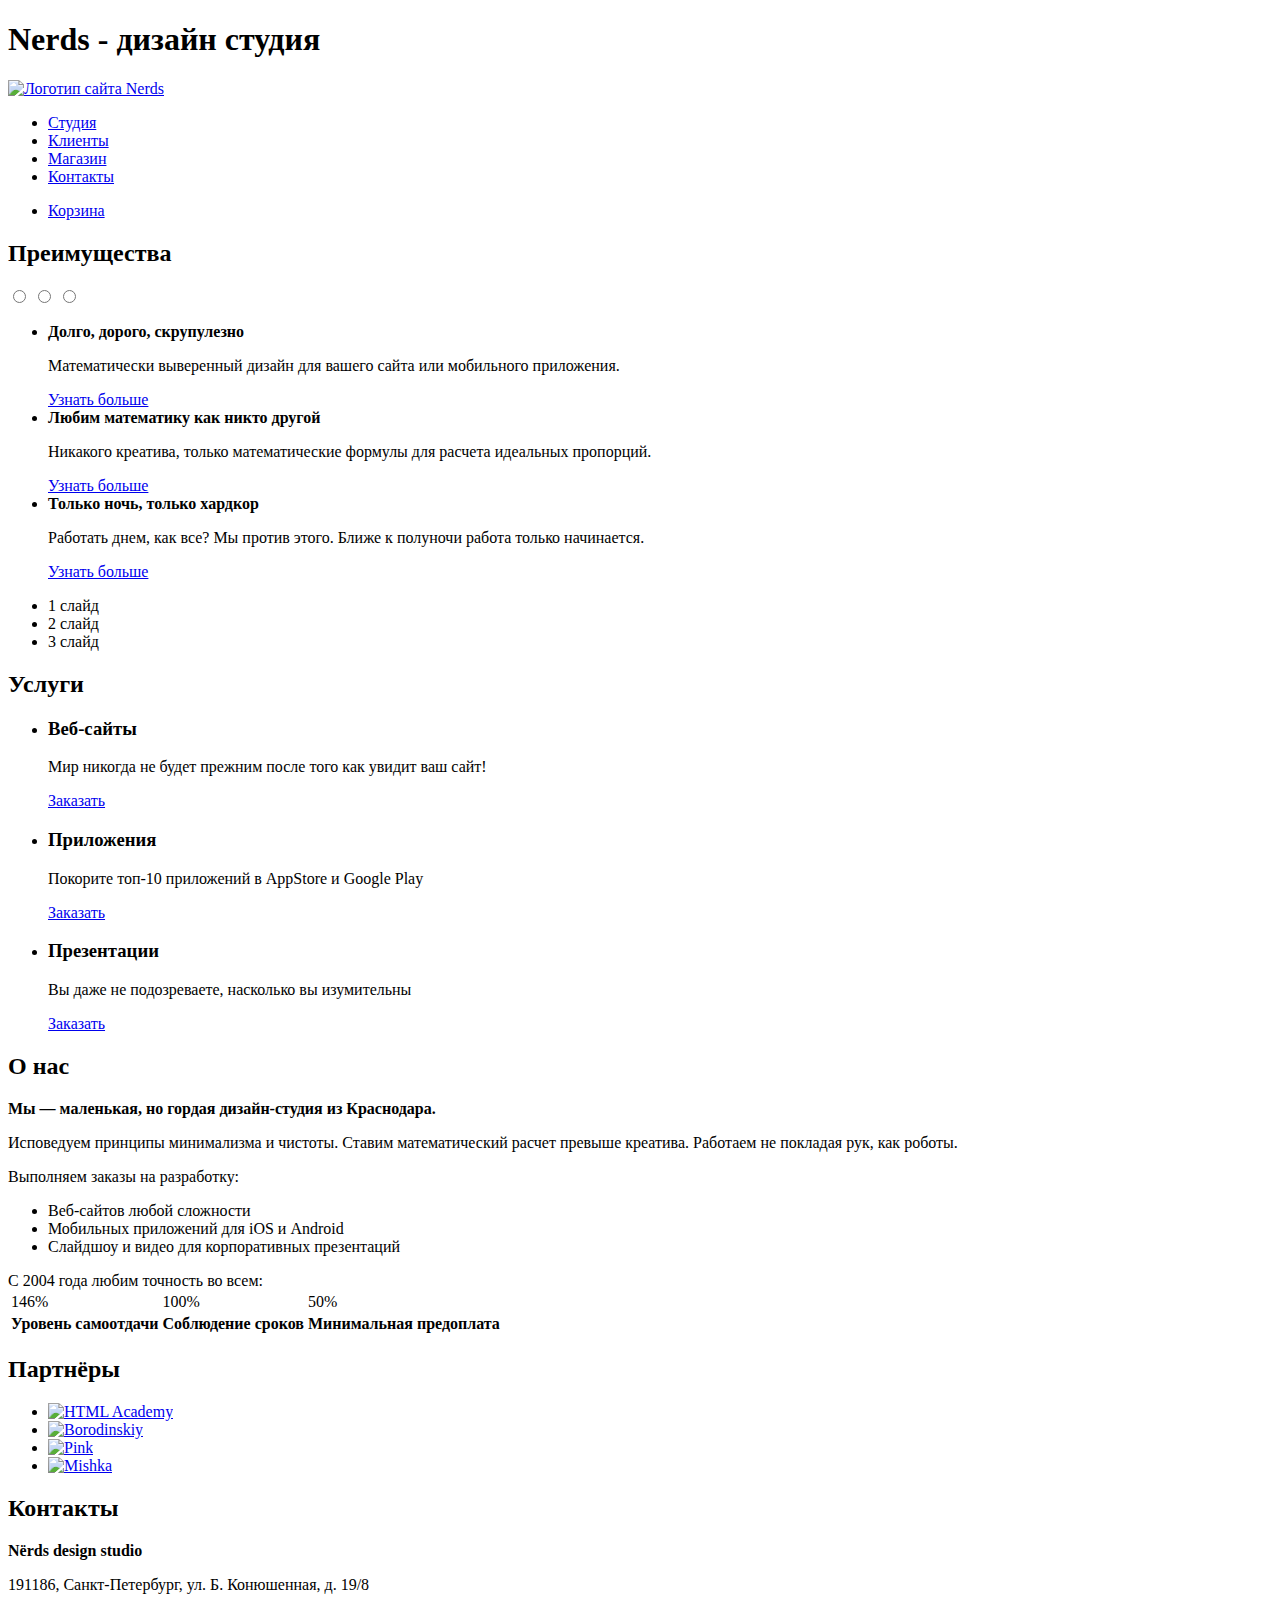
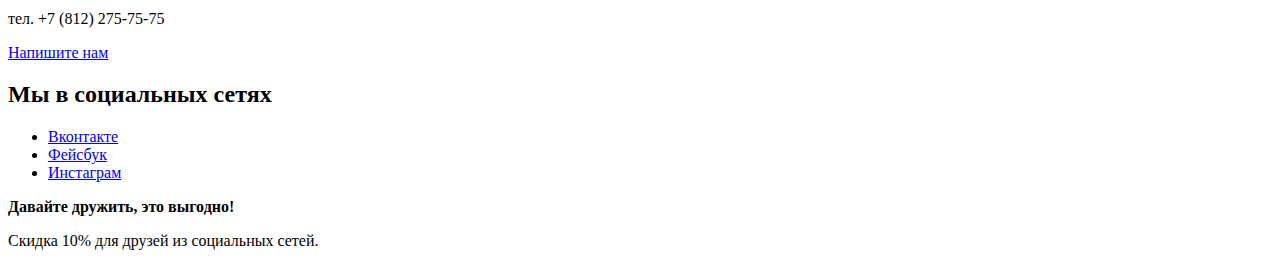
==== index.html @ aece31f2 "Добавляет разметку главной" ====
<!DOCTYPE HTML>
<html lang="ru">
<head>
	<meta charset="UTF-8">
	<title>Главная - Nerds</title>
</head>
<body>
	<header>
		<h1 class="visually-hidden">Nerds - дизайн студия</h1>
		<nav class="main-navigation">
			<a class="logo-link" href="#"><img src="img/main-logo.svg" width="160" height="65" alt="Логотип сайта Nerds"></a>
			<ul class="site-navigation-list">
				<li class="site-navigation-item"><a href="#">Студия</a></li>
				<li class="site-navigation-item"><a href="#">Клиенты</a></li>
				<li class="site-navigation-item"><a href="#">Магазин</a></li>
				<li class="site-navigation-item"><a href="#">Контакты</a></li>
			</ul>
			<ul class="user-navigation-list">
				<li class="user-navigation-item"><a href="#">Корзина</a></li>
			</ul>
		</nav>
	</header>
	<main>
		<section class="slider">
			<h2 class="visually-hidden">Преимущества</h2>
			<input type="radio" name="slider" id="slider-item-first">
			<input type="radio" name="slider" id="slider-item-second">
			<input type="radio" name="slider" id="slider-item-third">
			<ul class="slider-list">
				<li class="slider-item first">
					<b class="slider-item-slogan">Долго, дорого, скрупулезно</b>
					<p class="slider-item-description">Математически выверенный дизайн для вашего сайта или мобильного приложения.</p>
					<a class="button slider-item-button" href="#">Узнать больше</a>
				</li>
				<li class="slider-item second">
					<b class="slider-item-slogan">Любим математику как никто другой</b>
					<p class="slider-item-description">Никакого креатива, только математические формулы для расчета идеальных пропорций.</p>
					<a class="button slider-item-button" href="#">Узнать больше</a>
				</li>
				<li class="slider-item third">
					<b class="slider-item-slogan">Только ночь, только хардкор</b>
					<p class="slider-item-description">Работать днем, как все? Мы против этого. Ближе к полуночи работа только начинается.</p>
					<a class="button slider-item-button" href="#">Узнать больше</a>
				</li>
			</ul>
			<ul class="slider-control-list">
				<li class="slider-control-item">
					<label for="slider-item-first"><span class="visually-hidden">1 слайд</span></label>
				</li>
				<li class="slider-control-item">
					<label for="slider-item-second"><span class="visually-hidden">2 слайд</span></label>
				</li>
				<li class="slider-control-item">
					<label for="slider-item-third"><span class="visually-hidden">3 слайд</span></label>
				</li>
			</ul>
		</section>
		<section class="benefits">
			<h2 class="visually-hidden">Услуги</h2>
			<ul class="benefits-list">
				<li class="benefits-item">
					<h3 class="benefits-item-title">Веб-сайты</h3>
					<p class="benefits-item-description">Мир никогда не будет прежним после того как увидит ваш сайт!</p>
					<a class="button benefits-item-button red" href="#">Заказать</a>
				</li>
				<li class="benefits-item">
					<h3 class="benefits-item-title">Приложения</h3>
					<p class="benefits-item-description">Покорите топ-10 приложений в AppStore и Google Play</p>
					<a class="button benefits-item-button green" href="#">Заказать</a>
				</li>
				<li class="benefits-item">
					<h3 class="benefits-item-title">Презентации</h3>
					<p class="benefits-item-description">Вы даже не подозреваете, насколько вы изумительны</p>
					<a class="button benefits-item-button green" href="#">Заказать</a>
				</li>
			</ul>
		</section>
		<section class="about">
			<h2 class="visually-hidden">О нас</h2>
			<div class="about-container">
				<b class="about-slogan">Мы — маленькая, но гордая дизайн-студия из Краснодара.</b>
				<p class="about-description">Исповедуем принципы минимализма и чистоты. Ставим математический расчет превыше креатива. Работаем не покладая рук, как роботы.</p>
			</div>
			<div class="about-container">
				<div class="about-list-wrapper">
					<span class="about-list-title">Выполняем заказы на разработку:</span>
					<ul class="about-list">
						<li class="about-item">Веб-сайтов любой сложности</li>
						<li class="about-item">Мобильных приложений для iOS и Android</li>
						<li class="about-item">Слайдшоу и видео для корпоративных презентаций</li>
					</ul>
				</div>
				<div class="about-table-wrapper">
					<span class="about-table-title">C 2004 года любим точность во всем:</span>
					<table class="about-table">
						<tr>
							<td>146<span>%</span></td>
							<td>100<span>%</span></td>
							<td>50<span>%</span></td>
						</tr>
						<tr>
							<th>Уровень самоотдачи</th>
							<th>Cоблюдение сроков</th>
							<th>Минимальная предоплата</th>
						</tr>
					</table>
				</div>
			</div>
		</section>
		<section class="partners">
			<h2 class="visually-hidden">Партнёры</h2>
			<ul class="partners-list">
				<li class="partners-item">
					<a class="partners-link" href="#" target="_blank"><img src="img/logo-1.png" width="199" height="68" alt="HTML Academy"></a>
				</li>
				<li class="partners-item">
					<a class="partners-link" href="#" target="_blank"><img src="img/logo-2.png" width="209" height="90" alt="Borodinskiy"></a>
				</li>
				<li class="partners-item">
					<a class="partners-link" href="#" target="_blank"><img src="img/logo-3.png" width="185" height="52" alt="Pink"></a>
				</li>
				<li class="partners-item">
					<a class="partners-link" href="#" target="_blank"><img src="img/logo-4.png" width="173" height="84" alt="Mishka"></a>
				</li>
			</ul>
		</section>
	</main>
	<footer>
		<section class="contacts">
			<h2 class="visually-hidden">Контакты</h2>
			<div class="contacts-inner">
				<b class="contacts-slogan">Nёrds design studio</b>
				<p class="contacts-description">191186, Санкт-Петербург, ул. Б. Конюшенная, д. 19/8</p>
				<p class="contacts-description">тел. +7 (812) 275-75-75</p>
				<a class="button contacts-button" href="#">Напишите нам</a>
			</div>
		</section>
		<section class="socials">
			<h2 class="visually-hidden">Мы в социальных сетях</h2>
			<ul class="socials-list">
				<li class="socials-item">
					<a class="socials-item-link" href="#"><span class="visually-hidden">Вконтакте</span></a>
				</li>
				<li class="socials-item">
					<a class="socials-item-link" href="#"><span class="visually-hidden">Фейсбук</span></a>
				</li>
				<li class="socials-item">
					<a class="socials-item-link" href="#"><span class="visually-hidden">Инстаграм</span></a>
				</li>
			</ul>
			<div class="socials-container">
				<b class="socials-slogan">Давайте дружить, это выгодно!</b>
				<p class="socials-description">Скидка 10% для друзей из социальных сетей.</p>
			</div>	
		</section>
	</footer>
</body>
</html>
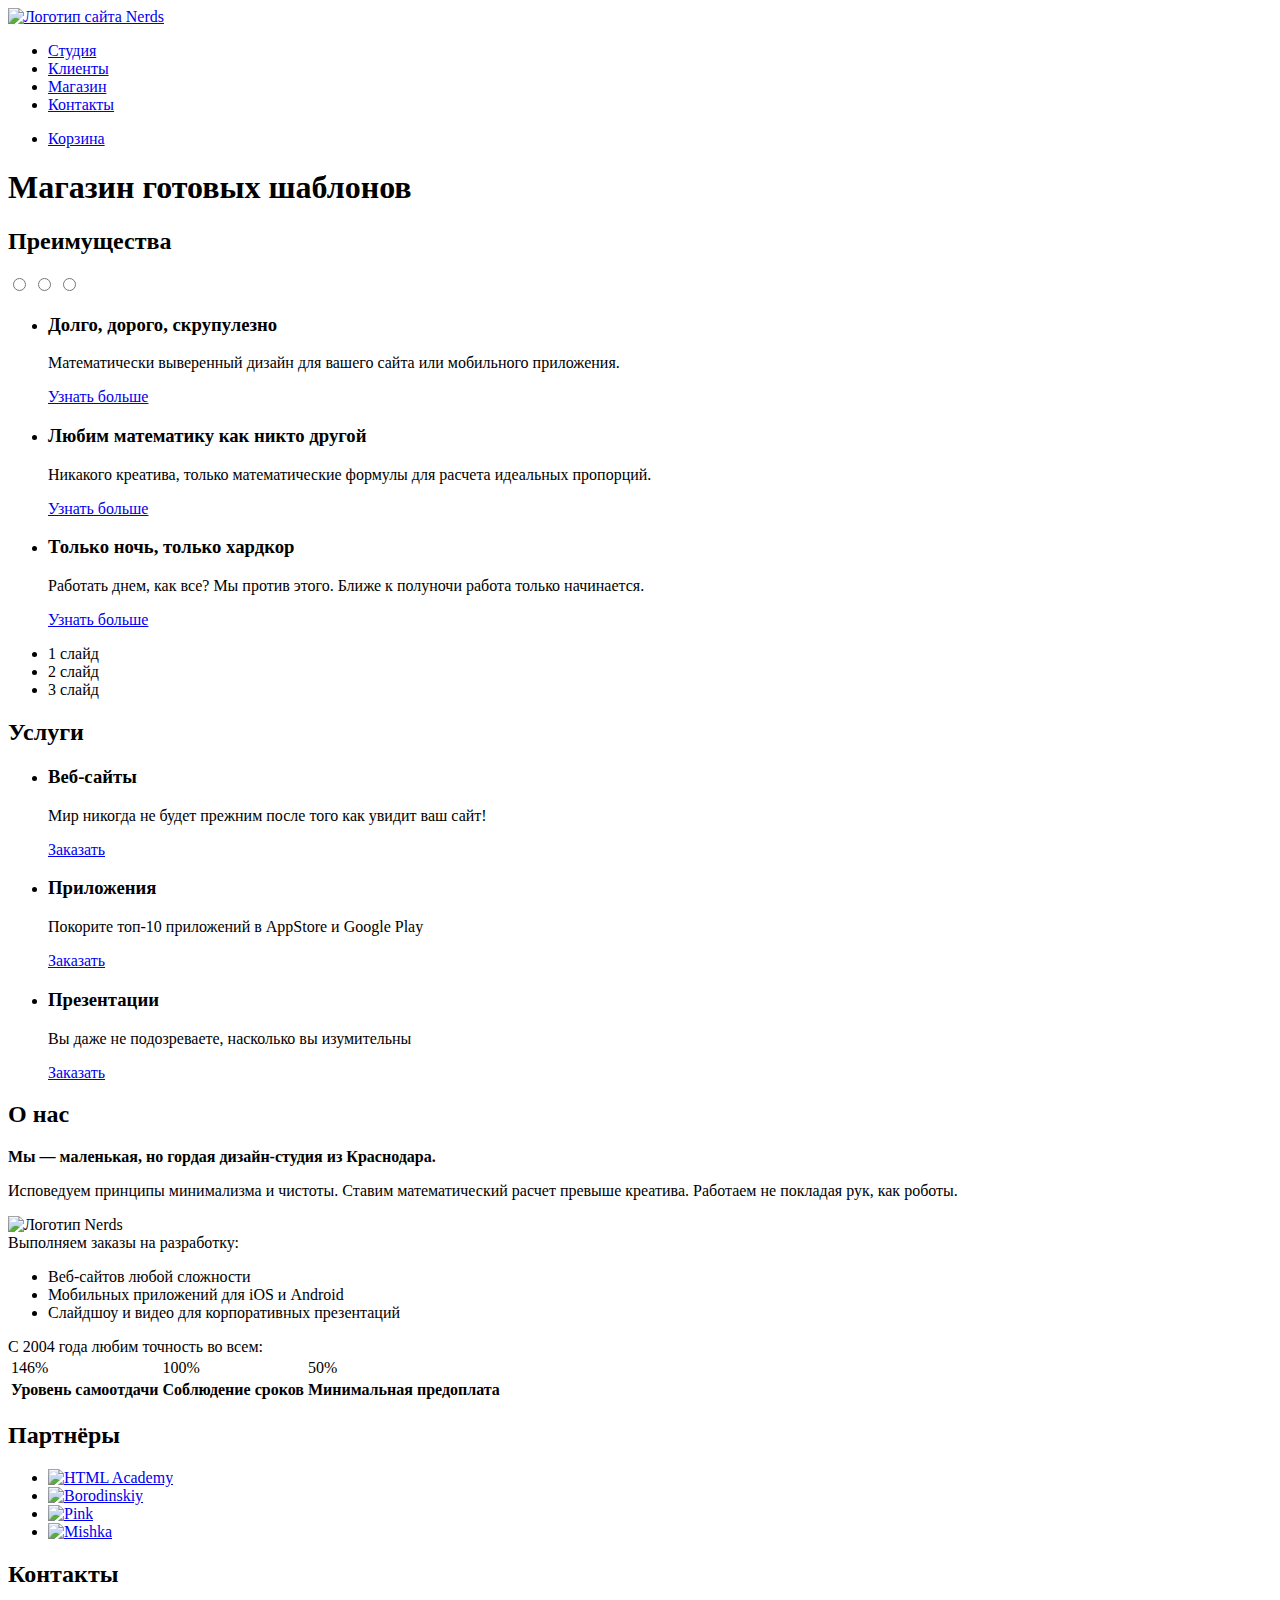
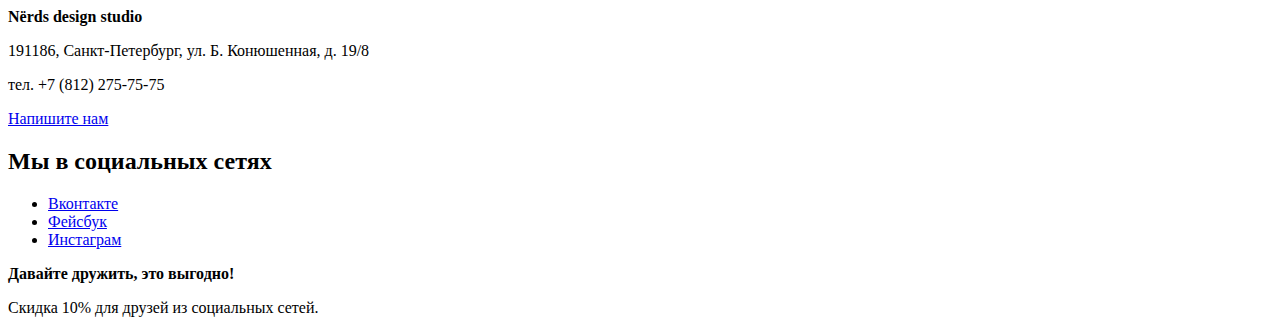
==== commit 324e1f08: "Исправляет разметку" ====
--- a/index.html
+++ b/index.html
@@ -3,10 +3,10 @@
 <head>
 	<meta charset="UTF-8">
 	<title>Главная - Nerds</title>
+	
 </head>
 <body>
 	<header>
-		<h1 class="visually-hidden">Nerds - дизайн студия</h1>
 		<nav class="main-navigation">
 			<a class="logo-link" href="#"><img src="img/main-logo.svg" width="160" height="65" alt="Логотип сайта Nerds"></a>
 			<ul class="site-navigation-list">
@@ -21,6 +21,7 @@
 		</nav>
 	</header>
 	<main>
+		<h1 class="visually-hidden">Магазин готовых шаблонов</h1>
 		<section class="slider">
 			<h2 class="visually-hidden">Преимущества</h2>
 			<input type="radio" name="slider" id="slider-item-first">
@@ -28,19 +29,25 @@
 			<input type="radio" name="slider" id="slider-item-third">
 			<ul class="slider-list">
 				<li class="slider-item first">
-					<b class="slider-item-slogan">Долго, дорого, скрупулезно</b>
-					<p class="slider-item-description">Математически выверенный дизайн для вашего сайта или мобильного приложения.</p>
-					<a class="button slider-item-button" href="#">Узнать больше</a>
+					<section class="slider-item-inner">
+						<h3 class="slider-item-title">Долго, дорого, скрупулезно</h3>
+						<p class="slider-item-description">Математически выверенный дизайн для вашего сайта или мобильного приложения.</p>
+						<a class="button slider-item-button" href="#">Узнать больше</a>
+					</section>
 				</li>
 				<li class="slider-item second">
-					<b class="slider-item-slogan">Любим математику как никто другой</b>
-					<p class="slider-item-description">Никакого креатива, только математические формулы для расчета идеальных пропорций.</p>
-					<a class="button slider-item-button" href="#">Узнать больше</a>
+					<section class="slider-item-inner">
+						<h3 class="slider-item-title">Любим математику как никто другой</h3>
+						<p class="slider-item-description">Никакого креатива, только математические формулы для расчета идеальных пропорций.</p>
+						<a class="button slider-item-button" href="#">Узнать больше</a>
+					</section>
 				</li>
 				<li class="slider-item third">
-					<b class="slider-item-slogan">Только ночь, только хардкор</b>
-					<p class="slider-item-description">Работать днем, как все? Мы против этого. Ближе к полуночи работа только начинается.</p>
-					<a class="button slider-item-button" href="#">Узнать больше</a>
+					<section class="slider-item-inner">
+						<h3 class="slider-item-title">Только ночь, только хардкор</h3>
+						<p class="slider-item-description">Работать днем, как все? Мы против этого. Ближе к полуночи работа только начинается.</p>
+						<a class="button slider-item-button" href="#">Узнать больше</a>
+					</section>
 				</li>
 			</ul>
 			<ul class="slider-control-list">
@@ -59,19 +66,25 @@
 			<h2 class="visually-hidden">Услуги</h2>
 			<ul class="benefits-list">
 				<li class="benefits-item">
-					<h3 class="benefits-item-title">Веб-сайты</h3>
-					<p class="benefits-item-description">Мир никогда не будет прежним после того как увидит ваш сайт!</p>
-					<a class="button benefits-item-button red" href="#">Заказать</a>
+					<section class="benefits-item-inner">
+						<h3 class="benefits-item-title">Веб-сайты</h3>
+						<p class="benefits-item-description">Мир никогда не будет прежним после того как увидит ваш сайт!</p>
+						<a class="button benefits-item-button red" href="#">Заказать</a>
+					</section>
 				</li>
 				<li class="benefits-item">
-					<h3 class="benefits-item-title">Приложения</h3>
-					<p class="benefits-item-description">Покорите топ-10 приложений в AppStore и Google Play</p>
-					<a class="button benefits-item-button green" href="#">Заказать</a>
+					<section class="benefits-item-inner">
+						<h3 class="benefits-item-title">Приложения</h3>
+						<p class="benefits-item-description">Покорите топ-10 приложений в AppStore и Google Play</p>
+						<a class="button benefits-item-button green" href="#">Заказать</a>
+					</section>
 				</li>
 				<li class="benefits-item">
-					<h3 class="benefits-item-title">Презентации</h3>
-					<p class="benefits-item-description">Вы даже не подозреваете, насколько вы изумительны</p>
-					<a class="button benefits-item-button green" href="#">Заказать</a>
+					<section class="benefits-item-inner">
+						<h3 class="benefits-item-title">Презентации</h3>
+						<p class="benefits-item-description">Вы даже не подозреваете, насколько вы изумительны</p>
+						<a class="button benefits-item-button green" href="#">Заказать</a>
+					</section>
 				</li>
 			</ul>
 		</section>
@@ -80,6 +93,7 @@
 			<div class="about-container">
 				<b class="about-slogan">Мы — маленькая, но гордая дизайн-студия из Краснодара.</b>
 				<p class="about-description">Исповедуем принципы минимализма и чистоты. Ставим математический расчет превыше креатива. Работаем не покладая рук, как роботы.</p>
+				<img class="about-image" src="img/nerds-illustration.png" width="360" height="208" alt="Логотип Nerds">
 			</div>
 			<div class="about-container">
 				<div class="about-list-wrapper">
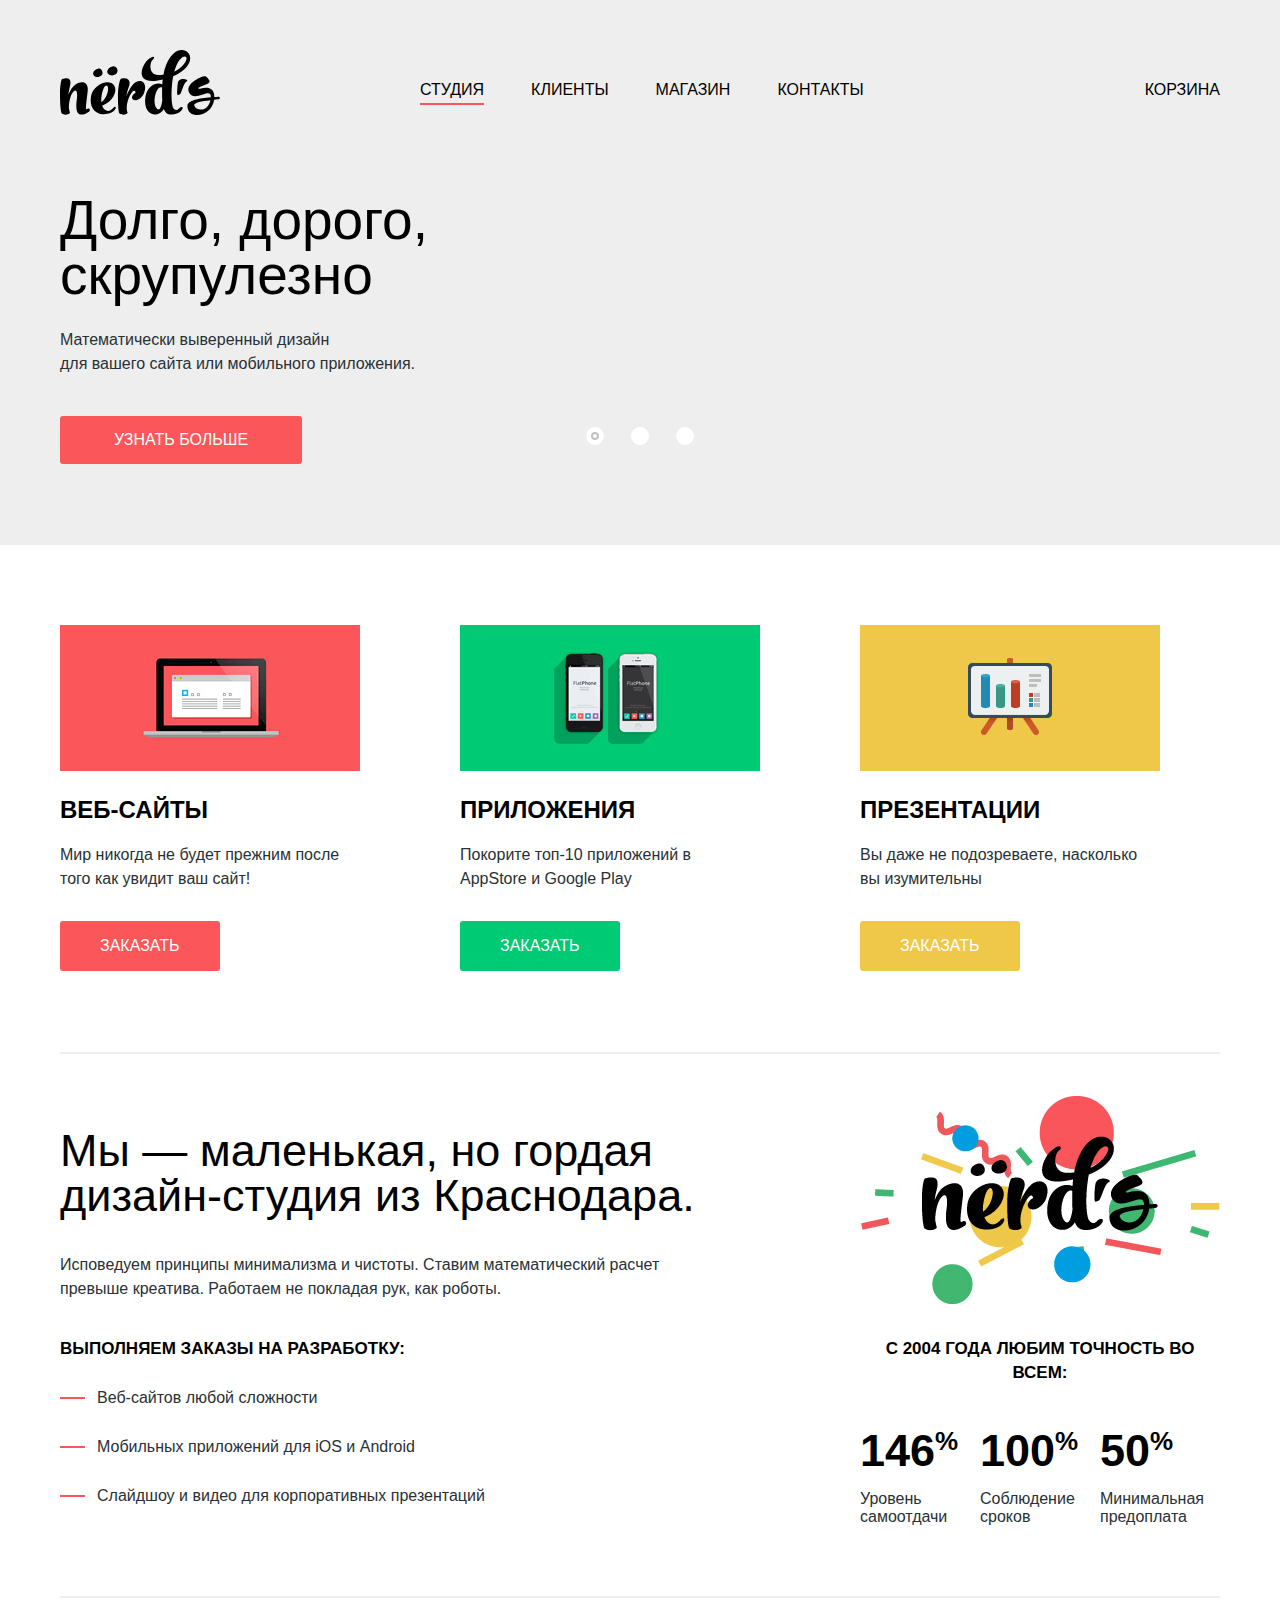
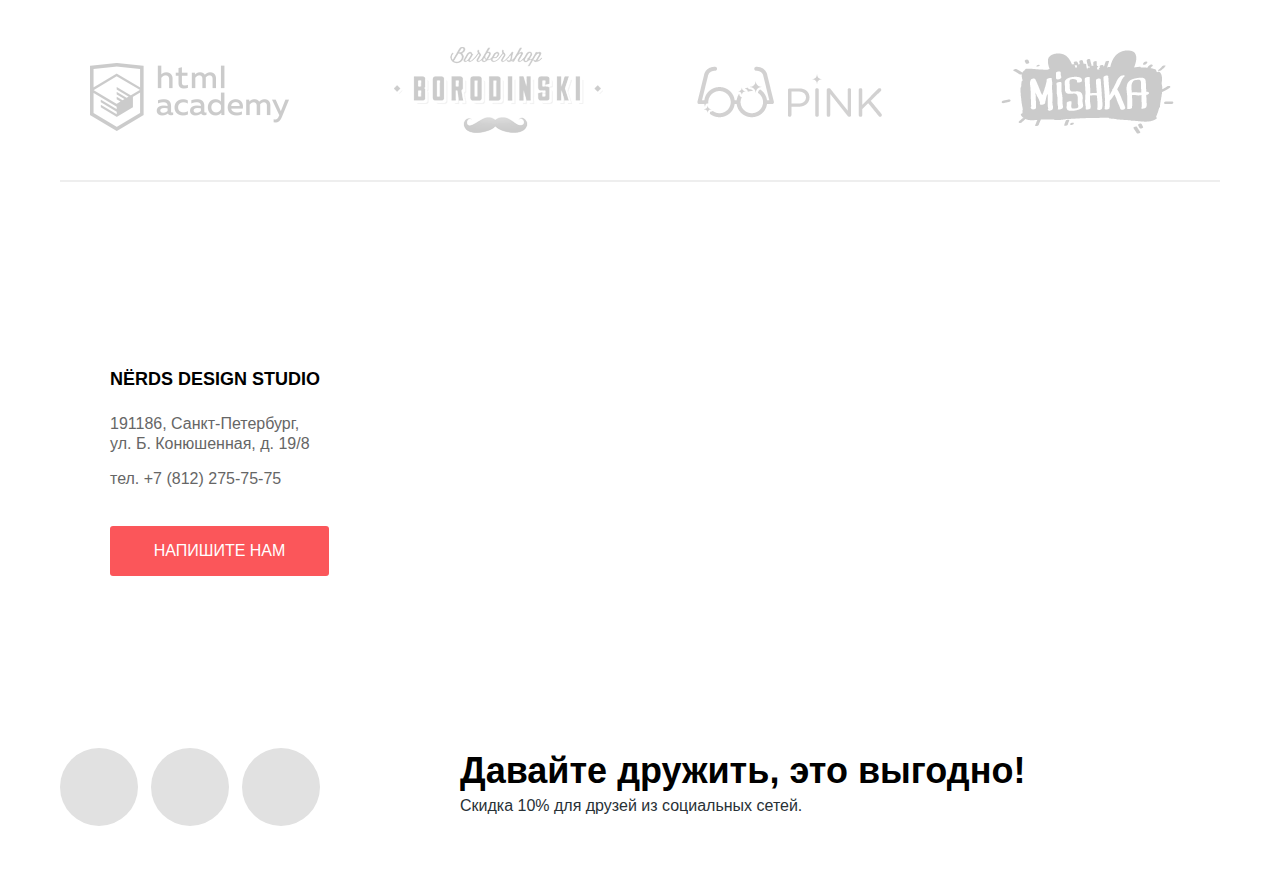
==== commit feeadd04: "Дорабатывает главную" ====
--- a/index.html
+++ b/index.html
@@ -3,14 +3,14 @@
 <head>
 	<meta charset="UTF-8">
 	<title>Главная - Nerds</title>
-	
+	<link rel="stylesheet" href="css/style.css">
 </head>
 <body>
-	<header>
-		<nav class="main-navigation">
+	<header class="main-header">
+		<nav class="main-navigation central">
 			<a class="logo-link" href="#"><img src="img/main-logo.svg" width="160" height="65" alt="Логотип сайта Nerds"></a>
 			<ul class="site-navigation-list">
-				<li class="site-navigation-item"><a href="#">Студия</a></li>
+				<li class="site-navigation-item current"><a href="#">Студия</a></li>
 				<li class="site-navigation-item"><a href="#">Клиенты</a></li>
 				<li class="site-navigation-item"><a href="#">Магазин</a></li>
 				<li class="site-navigation-item"><a href="#">Контакты</a></li>
@@ -24,34 +24,34 @@
 		<h1 class="visually-hidden">Магазин готовых шаблонов</h1>
 		<section class="slider">
 			<h2 class="visually-hidden">Преимущества</h2>
-			<input type="radio" name="slider" id="slider-item-first">
+			<input type="radio" name="slider" id="slider-item-first" checked>
 			<input type="radio" name="slider" id="slider-item-second">
 			<input type="radio" name="slider" id="slider-item-third">
 			<ul class="slider-list">
-				<li class="slider-item first">
+				<li class="slider-item central first">
 					<section class="slider-item-inner">
-						<h3 class="slider-item-title">Долго, дорого, скрупулезно</h3>
-						<p class="slider-item-description">Математически выверенный дизайн для вашего сайта или мобильного приложения.</p>
+						<h3 class="slider-item-title">Долго, дорого,<br> скрупулезно</h3>
+						<p class="slider-item-description">Математически выверенный дизайн<br> для вашего сайта или мобильного приложения.</p>
 						<a class="button slider-item-button" href="#">Узнать больше</a>
 					</section>
 				</li>
-				<li class="slider-item second">
+				<li class="slider-item central second">
 					<section class="slider-item-inner">
-						<h3 class="slider-item-title">Любим математику как никто другой</h3>
-						<p class="slider-item-description">Никакого креатива, только математические формулы для расчета идеальных пропорций.</p>
+						<h3 class="slider-item-title">Любим математику<br> как никто другой</h3>
+						<p class="slider-item-description">Никакого креатива, только математические формулы<br> для расчета идеальных пропорций.</p>
 						<a class="button slider-item-button" href="#">Узнать больше</a>
 					</section>
 				</li>
-				<li class="slider-item third">
+				<li class="slider-item central third">
 					<section class="slider-item-inner">
-						<h3 class="slider-item-title">Только ночь, только хардкор</h3>
-						<p class="slider-item-description">Работать днем, как все? Мы против этого. Ближе к полуночи работа только начинается.</p>
+						<h3 class="slider-item-title">Только ночь,<br> только хардкор</h3>
+						<p class="slider-item-description">Работать днем, как все? Мы против этого.<br> Ближе к полуночи работа только начинается.</p>
 						<a class="button slider-item-button" href="#">Узнать больше</a>
 					</section>
 				</li>
 			</ul>
 			<ul class="slider-control-list">
-				<li class="slider-control-item">
+				<li class="slider-control-item current">
 					<label for="slider-item-first"><span class="visually-hidden">1 слайд</span></label>
 				</li>
 				<li class="slider-control-item">
@@ -62,42 +62,44 @@
 				</li>
 			</ul>
 		</section>
-		<section class="benefits">
+		<section class="benefits central">
 			<h2 class="visually-hidden">Услуги</h2>
 			<ul class="benefits-list">
-				<li class="benefits-item">
+				<li class="benefits-item website">
 					<section class="benefits-item-inner">
 						<h3 class="benefits-item-title">Веб-сайты</h3>
 						<p class="benefits-item-description">Мир никогда не будет прежним после того как увидит ваш сайт!</p>
 						<a class="button benefits-item-button red" href="#">Заказать</a>
 					</section>
 				</li>
-				<li class="benefits-item">
+				<li class="benefits-item application">
 					<section class="benefits-item-inner">
 						<h3 class="benefits-item-title">Приложения</h3>
 						<p class="benefits-item-description">Покорите топ-10 приложений в AppStore и Google Play</p>
 						<a class="button benefits-item-button green" href="#">Заказать</a>
 					</section>
 				</li>
-				<li class="benefits-item">
+				<li class="benefits-item presentation">
 					<section class="benefits-item-inner">
 						<h3 class="benefits-item-title">Презентации</h3>
 						<p class="benefits-item-description">Вы даже не подозреваете, насколько вы изумительны</p>
-						<a class="button benefits-item-button green" href="#">Заказать</a>
+						<a class="button benefits-item-button yellow" href="#">Заказать</a>
 					</section>
 				</li>
 			</ul>
 		</section>
-		<section class="about">
+		<section class="about central">
 			<h2 class="visually-hidden">О нас</h2>
-			<div class="about-container">
-				<b class="about-slogan">Мы — маленькая, но гордая дизайн-студия из Краснодара.</b>
-				<p class="about-description">Исповедуем принципы минимализма и чистоты. Ставим математический расчет превыше креатива. Работаем не покладая рук, как роботы.</p>
+			<div class="about-inner-top">
+				<div class="about-container">
+					<b class="about-slogan">Мы — маленькая, но гордая дизайн-студия из Краснодара.</b>
+					<p class="about-description">Исповедуем принципы минимализма и чистоты. Ставим математический расчет превыше креатива. Работаем не покладая рук, как роботы.</p>
+				</div>
 				<img class="about-image" src="img/nerds-illustration.png" width="360" height="208" alt="Логотип Nerds">
 			</div>
-			<div class="about-container">
+			<div class="about-inner-bottom">
 				<div class="about-list-wrapper">
-					<span class="about-list-title">Выполняем заказы на разработку:</span>
+					<span class="about-list-slogan">Выполняем заказы на разработку:</span>
 					<ul class="about-list">
 						<li class="about-item">Веб-сайтов любой сложности</li>
 						<li class="about-item">Мобильных приложений для iOS и Android</li>
@@ -105,7 +107,7 @@
 					</ul>
 				</div>
 				<div class="about-table-wrapper">
-					<span class="about-table-title">C 2004 года любим точность во всем:</span>
+					<span class="about-table-slogan">C 2004 года любим точность во всем:</span>
 					<table class="about-table">
 						<tr>
 							<td>146<span>%</span></td>
@@ -121,7 +123,7 @@
 				</div>
 			</div>
 		</section>
-		<section class="partners">
+		<section class="partners central">
 			<h2 class="visually-hidden">Партнёры</h2>
 			<ul class="partners-list">
 				<li class="partners-item">
@@ -139,27 +141,30 @@
 			</ul>
 		</section>
 	</main>
-	<footer>
+	<footer class="main-footer">
 		<section class="contacts">
 			<h2 class="visually-hidden">Контакты</h2>
-			<div class="contacts-inner">
-				<b class="contacts-slogan">Nёrds design studio</b>
-				<p class="contacts-description">191186, Санкт-Петербург, ул. Б. Конюшенная, д. 19/8</p>
-				<p class="contacts-description">тел. +7 (812) 275-75-75</p>
-				<a class="button contacts-button" href="#">Напишите нам</a>
+			<div class="central">
+				<div class="contacts-inner">
+					<b class="contacts-slogan">Nёrds design studio</b>
+					<p class="contacts-description">191186, Санкт-Петербург,<br> ул. Б. Конюшенная, д. 19/8</p>
+					<p class="contacts-description">тел. +7 (812) 275-75-75</p>
+					<a class="button contacts-button" href="#">Напишите нам</a>
+				</div>
 			</div>
+			<iframe src="https://www.google.com/maps/embed?pb=!1m18!1m12!1m3!1d1998.603625300295!2d30.320858715957424!3d59.93871916905443!2m3!1f0!2f0!3f0!3m2!1i1024!2i768!4f13.1!3m3!1m2!1s0x4696310fca145cc1%3A0x42b32648d8238007!2z0JHQvtC70YzRiNCw0Y8g0JrQvtC90Y7RiNC10L3QvdCw0Y8g0YPQuy4sIDE5LzgsINCh0LDQvdC60YIt0J_QtdGC0LXRgNCx0YPRgNCzLCAxOTExODY!5e0!3m2!1sru!2sru!4v1553278880273" width="100%" height="416" frameborder="0" style="border:0" allowfullscreen></iframe>
 		</section>
-		<section class="socials">
+		<section class="socials central">
 			<h2 class="visually-hidden">Мы в социальных сетях</h2>
 			<ul class="socials-list">
-				<li class="socials-item">
-					<a class="socials-item-link" href="#"><span class="visually-hidden">Вконтакте</span></a>
+				<li class="socials-item vkontakte">
+					<a href="#"><span class="visually-hidden">Вконтакте</span></a>
 				</li>
-				<li class="socials-item">
-					<a class="socials-item-link" href="#"><span class="visually-hidden">Фейсбук</span></a>
+				<li class="socials-item facebook">
+					<a href="#"><span class="visually-hidden">Фейсбук</span></a>
 				</li>
-				<li class="socials-item">
-					<a class="socials-item-link" href="#"><span class="visually-hidden">Инстаграм</span></a>
+				<li class="socials-item instagram">
+					<a href="#"><span class="visually-hidden">Инстаграм</span></a>
 				</li>
 			</ul>
 			<div class="socials-container">
@@ -168,5 +173,27 @@
 			</div>	
 		</section>
 	</footer>
+	<section class="modal feedback">
+		<h2 class="feedback-title">Напишите нам</h2>
+		<form class="feedback-form" action="https://echo.htmlacademy.ru" method="post">
+			<div class="feedback-container">
+				<p class="feedback-field feedback-name">
+					<label for="feedback-name">Ваше имя:</label>
+					<input type="text" name="feedback-name" placeholder="Имя Фамилия" id="feedback-name">
+				</p>
+				<p class="feedback-field feedback-email">
+					<label for="feedback-email">Ваш e-mail:</label>
+					<input type="email" name="feedback-email" placeholder="email@example.com" id="feedback-email">
+				</p>
+			</div>
+			<p class="feedback-field feedback-text">
+				<label for="feedback-text">Текст письма:</label>
+				<textarea name="feedback-text" placeholder="В свободной форме" id="feedback-text"></textarea>
+			</p>
+			<button class="button feedback-button" type="submit">Отправить</button>
+		</form>
+		<button class="modal-close" type="button"><span class="visually-hidden">Закрыть окно</span></button>
+	</section>
+	<script src="js/script.js"></script>
 </body>
 </html>--- a/css/style.css
+++ b/css/style.css
@@ -0,0 +1,1475 @@
+@font-face {
+	font-family: "Roboto";
+	src: url("../font/roboto.woff2") format("woff2"),
+		 url("../font/roboto.woff") format("woff");
+	font-weight: 400;
+	font-style: normal;
+}
+
+@font-face {
+	font-family: "Roboto";
+	src: url("../font/robotomedium.woff2") format("woff2"),
+		 url("../font/robotomedium.woff") format("woff");
+	font-weight: 500;
+	font-style: normal;
+}
+
+@font-face {
+	font-family: "Roboto";
+	src: url("../font/robotobold.woff2") format("woff2"),
+		 url("../font/robotobold.woff") format("woff");
+	font-weight: 700;
+	font-style: normal;
+}
+
+body {
+	margin: 0;
+
+	font-weight: 400;
+	font-size: 16px;
+	line-height: 24px;
+	font-family: "Roboto", "Arial", sans-serif;
+	color: #283136;
+}
+
+.central {
+	width: 1160px;
+	margin: 0 auto;
+}
+
+.visually-hidden {
+	position: absolute;
+
+	width: 1px;
+	height: 1px;
+	padding: 0;
+	margin: -1px;
+	border: 0;
+
+	white-space: nowrap;
+	clip-path: inset(100%);
+	clip: rect(0 0 0 0);
+	overflow: hidden;
+}
+
+.button {
+	display: inline-block;
+	padding: 15px 54px;
+	
+	font-weight: 500;
+	font-size: 16px;
+	line-height: 18px;
+	font-family: inherit;
+	color: #ffffff;
+	text-transform: uppercase;
+	text-decoration: none;
+
+	background-color: #fb565a;
+	border: none;
+	border-radius: 3px;
+	outline: none;
+}
+
+.button:hover,
+.button:focus {
+	background-color: #e74246;
+}
+
+.button:active {
+	color: rgba(255, 255, 255, 0.3);
+
+	background-color: #d7373b;
+	box-shadow: inset 0px 3px 0 0 rgba(0, 0, 0, 0.1);
+}
+
+/*------------------ Шапка сайта ---------------------*/
+
+.main-header {
+	padding-top: 50px;
+	padding-bottom: 18px;
+	background-color: #eeeeee;
+}
+
+.main-navigation {
+	display: flex;
+	justify-content: space-between;
+	align-items: center;
+}
+
+.logo-link {
+	display: inline-block;
+	width: 160px;
+	height: 65px;
+}
+
+.logo-link:hover {
+	opacity: 0.8;
+}
+
+.logo-link:active {
+	opacity: 0.3;
+}
+
+.logo-link img {
+	width: 100%;
+	height: auto;
+}
+
+.site-navigation-list,
+.user-navigation-list {
+	display: flex;
+	margin: 0;
+	margin-top: 15px;
+	padding: 0;
+
+	list-style: none;
+}
+
+.site-navigation-list {
+	margin-left: -40px;
+}
+
+.site-navigation-item:not(:last-child) {
+	margin-right: 47px;
+}
+
+.site-navigation-item a,
+.user-navigation-item a {
+	position: relative;
+
+	display: inline-block;
+
+	font-weight: 500;
+	line-height: 30px;
+	color: #000000;
+	text-decoration: none;
+	text-transform: uppercase;
+}
+
+.site-navigation-item a:hover,
+.user-navigation-item a:hover {
+	color: #fb565a;
+}
+
+.site-navigation-item a:active,
+.user-navigation-item a:active {
+	color: rgba(0, 0, 0, 0.3);
+}
+
+.site-navigation-item.current a::after,
+.user-navigation-item.current a::after {
+	content: "";
+
+	position: absolute;
+	left: 0;
+	bottom: 0;
+
+	width: 100%;
+	height: 2px;
+
+	background-color: #fb565a;
+}
+
+.user-navigation-item a {
+	padding-left: 41px;
+}
+
+.user-navigation-item a::before {
+	content: "";
+
+	position: absolute;
+	left: 0;
+	top: 0;
+	bottom: 0;
+	margin: auto;
+
+	width: 15px;
+	height: 15px;
+
+	background-image: url("../img/cart-icon.svg");
+	background-position: center;
+	background-repeat: no-repeat;
+}
+
+/*--------------------- Слайдер -----------------------*/
+
+.slider {
+	position: relative;
+
+	background-color: #eeeeee;
+}
+
+.slider input {
+	display: none;
+}
+
+.slider-list {
+	margin: 0;
+	padding: 0;
+
+	list-style: none;
+}
+
+.slider-item {
+	display: none;
+	min-height: 412px;
+	padding-top: 60px;
+	padding-bottom: 75px;
+	box-sizing: border-box;
+
+	background-position: right 30px bottom;
+	background-repeat: no-repeat;
+}
+
+.slider-item.first {
+	background-image: url(../img/slide1.png);
+}
+
+.slider-item.second {
+	background-image: url(../img/slide2.png);
+}
+
+.slider-item.third {
+	background-image: url(../img/slide3.png);
+}
+
+.slider-item-inner {
+	max-width: 560px;
+}
+
+.slider-item-title {
+	margin: 0;
+	margin-bottom: 25px;
+
+	font-weight: 500;
+	font-size: 55px;
+	line-height: 55px;
+	color: #000000;
+}
+
+.slider-item-description {
+	margin: 0;
+	margin-bottom: 40px;
+}
+
+.slider-control-list {
+	margin: 0;
+	padding: 0;
+	list-style: none;
+
+	position: absolute;
+	bottom: 100px;
+	left: 50%;
+	transform: translateX(-50%);
+
+	display: flex;
+}
+
+.slider-control-item:not(:last-child) {
+	margin-right: 27px;
+}
+
+.slider-control-item label {
+	position: relative;
+
+	display: block;
+	width: 18px;
+	height: 18px;
+
+	background-color: #ffffff;
+	border-radius: 50%;
+
+	cursor: pointer;
+}
+
+.slider-control-item label::after {
+	content: "";
+
+	position: absolute;
+	top: 0;
+	bottom: 0;
+	left: 0;
+	right: 0;
+
+	width: 8px;
+	height: 8px;
+	box-sizing: border-box;
+	margin: auto;
+
+	background-color: #ffffff;
+	border: 2px solid #ffffff;
+	border-radius: 50%;
+}
+
+.slider-control-item label:hover {
+	opacity: 0.8;
+}
+
+.slider input#slider-item-first:checked ~ .slider-control-list label[for="slider-item-first"]::after,
+.slider input#slider-item-second:checked ~ .slider-control-list label[for="slider-item-second"]::after,
+.slider input#slider-item-third:checked ~ .slider-control-list label[for="slider-item-third"]::after {
+	border: 2px solid #c1c1c1;
+}
+
+.slider input#slider-item-first:checked ~ .slider-list .slider-item.first,
+.slider input#slider-item-second:checked ~ .slider-list .slider-item.second,
+.slider input#slider-item-third:checked ~ .slider-list .slider-item.third {
+	display: block;
+}
+
+/*--------------- Услуги ---------------*/
+
+.benefits {
+	padding: 80px 0;
+
+	border-bottom: 2px solid #eeeeee;
+}
+
+.benefits-list {
+	margin: 0;
+	padding: 0;
+	list-style: none;
+
+	display: flex;
+}
+
+.benefits-item {
+	width: 300px;
+	min-height: 347px;
+
+	background-position: top;
+	background-repeat: no-repeat;
+}
+
+.benefits-item:not(:last-child) {
+	margin-right: 100px;
+}
+
+.benefits-item.website {
+	background-image: url("../img/services-1.png");
+}
+
+.benefits-item.application {
+	background-image: url("../img/services-2.png");
+}
+
+.benefits-item.presentation {
+	background-image: url("../img/services-3.png");
+}
+
+.benefits-item-title {
+	margin: 0;
+	margin-bottom: 18px;
+	padding-top: 170px;
+
+	font-weight: 700;
+	font-size: 24px;
+	line-height: 30px;
+	color: #000000;
+	text-transform: uppercase;
+}
+
+.benefits-item-description {
+	margin: 0;
+	margin-bottom: 30px;
+}
+
+.benefits-item-button {
+	padding: 16px 40px;
+}
+
+.benefits-item-button.green {
+	background-color: #00ca74;
+}
+
+.benefits-item-button.green:hover {
+	background-color: #00bc6c;
+}
+
+.benefits-item-button.green:active {
+	color: rgba(255, 255, 255, 0.3);
+
+	background-color: #00aa62;
+	box-shadow: inset 0px 3px 0 0 rgba(0, 0, 0, 0.1);
+}
+
+.benefits-item-button.yellow {
+	background-color: #efc84a;
+}
+
+.benefits-item-button.yellow:hover {
+	background-color: #eab534;
+}
+
+.benefits-item-button.yellow:active {
+	color: rgba(255, 255, 255, 0.3);
+
+	background-color: #e5a722;
+	box-shadow: inset 0px 3px 0 0 rgba(0, 0, 0, 0.1);
+}
+
+/*---------------- О нас ---------------*/
+
+.about {
+	padding: 42px 0 70px;
+	border-bottom: 2px solid #eeeeee;
+}
+
+.about-inner-top {
+	display: flex;
+	justify-content: space-between;
+	margin-bottom: 33px;
+}
+
+.about-container {
+	width: 660px;
+	padding-top: 32px;
+}
+
+.about-slogan {
+	display: block;
+	margin-bottom: 35px;
+
+	font-weight: 500;
+	font-size: 45px;
+	line-height: 45px;
+	color: #000000;
+}
+
+.about-description {
+	margin: 0;
+}
+
+.about-inner-bottom {
+	display: flex;
+	justify-content: space-between;
+}
+
+.about-list-slogan,
+.about-table-slogan {
+	display: block;
+
+	font-weight: 700;
+	font-size: 17px;
+	color: #000000;
+	text-transform: uppercase;
+}
+
+.about-list-slogan {
+	margin-bottom: 25px;
+}
+
+.about-list {
+	margin: 0;
+	padding: 0;
+	list-style: none;
+}
+
+.about-item {
+	position: relative;
+
+	padding-left: 37px;
+}
+
+.about-item:not(:last-child) {
+	margin-bottom: 25px;
+}
+
+.about-item::before {
+	content: "";
+
+	position: absolute;
+	left: 0;
+	top: 0;
+	bottom: 0;
+	margin: auto;
+
+	width: 25px;
+	height: 2px;
+
+	background-color: #fb565a;
+}
+
+
+.about-table-wrapper {
+	width: 360px;
+}
+
+.about-table-slogan {
+	margin-bottom: 43px;
+
+	text-align: center;
+}
+
+.about-table {
+	width: 360px;
+
+	border-collapse: collapse;
+	table-layout: fixed;
+}
+
+.about-table td,
+.about-table th {
+	padding: 0;
+}
+
+.about-table td {
+	width: 120px;
+	padding-bottom: 10px;
+
+	font-weight: 700;
+	font-size: 45px;
+	line-height: 45px;
+	color: #000000;
+	text-align: left;
+}
+
+.about-table td span {
+	position: relative;
+	bottom: 16px;
+
+	font-size: 26px;
+}
+
+.about-table th {
+	font-weight: 400;
+	text-align: left;
+	line-height: 18px;
+}
+
+/*------------- Партнеры ---------------*/
+
+.partners {
+	padding: 47px 0 35px;
+	margin-bottom: 80px;
+
+	border-bottom: 2px solid #eeeeee;
+}
+
+.partners-list {
+	margin: 0;
+	padding: 0;
+	list-style: none;
+
+	display: flex;
+	justify-content: space-between;
+	align-items: center;
+	padding-left: 30px;
+	padding-right: 10px;
+}
+
+.partners-item {
+	display: flex;
+	align-items: center;
+	width: 209px;
+	height: 90px;
+
+	opacity: 0.2;
+}
+
+.partners-item:first-child {
+    margin-top: 10px;
+}
+
+.partners-item:hover {
+	opacity: 1;
+}
+
+.partners-item:active {
+	opacity: 0.1;
+}
+
+.partners-item img {
+	width: 100%;
+	height: auto;
+}
+
+/*----------------- Контакты -----------------*/
+
+.contacts {
+	width: 100%;
+	height: 416px;
+
+	background-image: url("../img/map.png");
+	background-position: center;
+	background-repeat: no-repeat;
+}
+
+.contacts .central {
+	position: relative;
+}
+
+.contacts-inner {
+	position:absolute;
+	top: 55px;
+	left: 0;
+
+	width: 320px;
+	min-height: 308px;
+	padding: 47px 50px;
+	box-sizing: border-box;
+
+	background-color: #ffffff;
+}
+
+.contacts-slogan {
+	display: block;
+	margin-bottom: 20px;
+
+	font-weight: 700;
+	font-size: 18px;
+	line-height: 30px;
+	color: #000000;
+	text-transform: uppercase; 
+}
+
+.contacts-description {
+	margin: 0;
+	margin-bottom: 15px;
+
+	line-height: 20px;
+	color: #666666;
+}
+
+.contacts-description:last-of-type {
+	margin-bottom: 37px;
+}
+
+.contacts-button {
+	width: 219px;
+	padding: 16px 37px;
+	box-sizing: border-box;
+
+	text-align: center;
+}
+
+/*-------------- Социальные сети -------------*/
+
+.socials {
+	display: flex;
+	padding: 70px 0 48px;
+}
+
+.socials-list {
+	margin: 0;
+	padding: 0;
+	list-style: none;
+
+	display: flex;
+	width: 260px;
+	margin-right: 140px;
+	justify-content: space-between;
+}
+
+.socials-item a {
+	position: relative;
+
+	display: block;
+	width: 78px;
+	height: 78px;
+	
+	background-color: #e1e1e1;
+	border-radius: 50%;
+}
+
+.socials-item a::after {
+	content: "";
+
+	position: absolute;
+	top: 0;
+	bottom: 0;
+	left: 0;
+	right: 0;
+	margin: auto;
+
+	width: 26px;
+	height: 26px;
+
+	background-position: center;
+	background-repeat: no-repeat;
+}
+
+.socials-item.vkontakte a::after {
+	background-image: url("../img/vk-icon.svg");
+}
+
+.socials-item.facebook a::after  {
+	background-image: url("../img/fb-icon.svg");
+}
+
+.socials-item.instagram a::after  {
+	background-image: url("../img/insta-icon.svg");
+}
+
+.socials-item a:hover {
+	background-color: #e74246;
+}
+
+.socials-item a:active {
+	background-color: #d7373b;
+	box-shadow: inset 0 3px 0 0 rgba(0, 0, 0, 0.1);
+}
+
+.socials-item a:active::after {
+	opacity: 0.3;
+}
+
+.socials-slogan {
+	font-weight: 700;
+	font-size: 36px;
+	line-height: 46px;
+	color: #000000;
+}
+
+.socials-description {
+	margin: 0;
+}
+
+/*------------------ Модальное окно ---------------------*/
+
+.modal {
+	position: fixed;
+	top: 0;
+	bottom: 0;
+	left: 0;
+	right: 0;
+
+	display: none;
+	width: 960px;
+	height: 590px;
+	box-sizing: border-box;
+	padding: 65px 100px;
+	margin: auto;
+
+	background-color: #ffffff;
+	box-shadow: 0px 20px 40px 0px rgba(0, 0, 0, 0.75);
+}
+
+.feedback.active {
+	display: block;
+}
+
+.feedback-title {
+	margin: 0;
+	margin-bottom: 40px;
+
+	font-weight: 500;
+	font-size: 45px;
+	line-height: 45px;
+}
+
+.feedback-form {
+	width: 760px;
+}
+
+.feedback-container {
+	display: flex;
+	justify-content: space-between;
+	margin-bottom: 30px;
+}
+
+.feedback-field {
+	display: flex;
+	flex-direction: column;
+	margin: 0;
+}
+
+.feedback-field label {
+	margin-bottom: 7px;
+
+	font-weight: 700;
+	font-size: 17px;
+	color: #000000;
+}
+
+.feedback-field input,
+.feedback-field textarea {
+	padding: 0;
+	background: none;
+	border: none;
+
+	box-sizing: border-box;
+	padding: 10px 16px;
+
+	font: inherit;
+
+	border: 2px solid #d7dcde;
+	border-radius: 3px;
+	outline: none;
+}
+
+.feedback-field input::-webkit-input-placeholder,
+.feedback-field textarea::-webkit-input-placeholder {
+	color: #444444;
+	opacity: 0.5;
+}
+
+.feedback-field input::-moz-placeholder,
+.feedback-field textarea::-moz-placeholder {
+	color: #444444;
+	opacity: 0.5;
+}
+
+.feedback-field input:-moz-placeholder,
+.feedback-field textarea:-moz-placeholder {
+	color: #444444;
+	opacity: 0.5;
+}
+
+.feedback-field input:-ms-input-placeholder,
+.feedback-field textarea:-ms-input-placeholder {
+	color: #444444;
+	opacity: 0.5;
+}
+
+.feedback-field input::-ms-input-placeholder,
+.feedback-field textarea::-ms-input-placeholder {
+	color: #444444;
+	opacity: 0.5;
+}
+
+.feedback-field input::placeholder,
+.feedback-field textarea::placeholder {
+	color: #444444;
+	opacity: 0.5;
+}
+
+.feedback-field input:hover,
+.feedback-field textarea:hover {
+	border: 2px solid #b4b9bb;
+}
+
+.feedback-field input:focus,
+.feedback-field textarea:focus {
+	border: 2px solid #000000;
+	color: #000000;
+}
+
+.feedback-field input:focus::-webkit-input-placeholder,
+.feedback-field textarea:focus::-webkit-input-placeholder {
+	color: #444444;
+	opacity: 1;
+}
+
+.feedback-field input:focus::-moz-placeholder,
+.feedback-field textarea:focus::-moz-placeholder {
+	color: #444444;
+	opacity: 1;
+}
+
+.feedback-field input:focus:-moz-placeholder,
+.feedback-field textarea:focus:-moz-placeholder {
+	color: #444444;
+	opacity: 1;
+}
+
+.feedback-field input:focus:-ms-input-placeholder,
+.feedback-field textarea:focus:-ms-input-placeholder {
+	color: #444444;
+	opacity: 1;
+}
+
+.feedback-field input:focus::-ms-input-placeholder,
+.feedback-field textarea:focus::-ms-input-placeholder {
+	color: #444444;
+	opacity: 1;
+}
+
+.feedback-field input:focus::placeholder,
+.feedback-field textarea:focus::placeholder {
+	color: #444444;
+	opacity: 1;
+}
+
+.feedback-field input:invalid,
+.feedback-field textarea:invalid {
+	border: 2px solid #e74246;
+	color: #e74246;
+}
+
+.feedback-field input {
+	width: 360px;
+}
+
+.feedback-field.feedback-text {
+	margin-bottom: 47px;
+}
+
+.feedback-field textarea {
+	width: 760px;
+	height: 120px;
+}
+
+.feedback-button {
+	width: 260px;
+}
+
+.modal-close {
+	padding: 0;
+	border: none;
+	background: none;
+
+	position: absolute;
+	top: 80px;
+	right: 90px;
+
+	width: 21px;
+	height: 21px;
+
+	background-image: url("../img/close-cross.svg");
+	background-position: center;
+	background-repeat: no-repeat;
+
+	opacity: 0.3;
+}
+
+.modal-close:hover {
+	opacity: 1;
+}
+
+.modal-close:active {
+	opacity: 0.1;
+}
+
+/*------------------ Cтраница каталога -------------------*/
+
+.catalog-title-wrapper {
+	display: flex;
+	justify-content: center;
+	align-items: center;
+	width: 100%;
+	min-height: 240px;
+	box-sizing: border-box;
+	padding: 70px 0 100px;
+	margin-bottom: 60px;
+
+	background-color: #eeeeee;
+}
+
+.catalog-title {
+	margin: 0;
+
+	font-weight: 500;
+	font-size: 55px;
+	line-height: 55px;
+	color: #000000;
+}
+
+.catalog-container {
+	display: flex;
+	justify-content: space-between;
+}
+
+/*------------------- Фильтры --------------------*/
+
+.catalog-container-left {
+	width: 260px;
+}
+
+.filters-form fieldset {
+	margin: 0;
+	padding: 0;
+	border: none;
+
+	margin-bottom: 50px;
+}
+
+.filters-form legend {
+	margin-bottom: 23px;
+	padding: 0;
+
+	font-weight: 700;
+	font-size: 18px;
+	line-height: 30px;
+	color: #000000;
+	text-transform: uppercase;
+}
+
+.filters-price-control {
+	display: flex;
+	align-items: center;
+	width: 260px;
+	height: 80px;
+	padding: 0 20px;
+	margin-bottom: 14px;
+	box-sizing: border-box;
+
+	background-color: #eeeeee;
+	background-image: linear-gradient(#d7dcde, #d7dcde);
+	background-position: center;
+	background-size: 219px 2px;
+	background-repeat: no-repeat;
+	border-radius: 3px;
+}
+
+.filters-price-button {
+	width: 20px;
+	height: 20px;
+	box-sizing: border-box;
+
+	border: 8px solid #ffffff;
+	background-color: #ababab;
+	border-radius: 50%;
+	box-shadow: 0px 2px 2px 0px rgba(0, 0, 0, 0.2);
+}
+
+.filters-price-button:hover {
+	border: 7px solid #ffffff;
+}
+
+.filters-price-range {
+	width: 122px;
+	height: 2px;
+
+	background-color: #00ca74;
+}
+
+.filters-price-container {
+	display: flex;
+	justify-content: space-between;
+}
+
+.filters-price-value {
+	width: 112px;
+}
+
+.filters-price-value input {
+	padding: 0;
+	border: none;
+
+	width: 80px;
+	min-height: 30px;
+
+	font: inherit;
+	text-align: center;
+
+	background-color: #eeeeee;
+}
+
+.filters-price-value input[type="number"]::-webkit-outer-spin-button,
+.filters-price-value input[type="number"]::-webkit-inner-spin-button {
+    -webkit-appearance: none;
+    margin: 0;
+}
+
+.filters-price-value input[type="number"] {
+    -moz-appearance: textfield;
+}
+
+.filters-price-value input[type="number"]:hover,
+.filters-price-value input[type="number"]:focus {
+    -moz-appearance: number-input;
+}
+
+.filters-grid-list {
+	margin: 0;
+	padding: 0;
+	list-style: none;
+}
+
+.filters-grid-item:not(:last-child) {
+	margin-bottom: 15px;
+}
+
+.filters-grid-item input {
+	display: none;
+}
+
+.filters-grid-item label {
+	position: relative;
+	padding-left: 35px;
+
+	line-height: 20px;
+}
+
+.filters-grid-item label::before {
+	content: "";
+
+	position: absolute;
+	left: 0;
+	bottom: 0;
+	top: 0;
+
+	width: 25px;
+	height: 25px;
+	box-sizing: border-box;
+	margin: auto;
+
+	background-image: url("../img/radio-off.svg");
+	background-position: center;
+	background-repeat: no-repeat;
+
+	opacity: 0.4;
+}
+
+.filters-grid-item label:hover {
+	color: #000000;
+}
+
+.filters-grid-item label:hover::before {
+	opacity: 1;
+}
+
+.filters-grid-item label:active {
+	opacity: 0.3;
+}
+
+.filters-grid-item label:active::before {
+	opacity: 0.1;
+}
+
+
+.filters-grid-item input:checked + label::before {
+	background-image: url("../img/radio-on.svg");
+}
+
+.filters-features-list {
+	margin: 0;
+	padding: 0;
+	list-style: none;
+}
+
+.filters-features-item:not(:last-child) {
+	margin-bottom: 17px;
+}
+
+.filters-features-item input {
+	display: none;
+}
+
+.filters-features-item label {
+	position: relative;
+	padding-left: 36px;
+
+	line-height: 20px;
+}
+
+.filters-features-item label::before {
+	content: "";
+
+	position: absolute;
+	top: 0;
+	bottom: 0;
+	left: 0;
+	margin: auto;
+
+	width: 27px;
+	height: 23px;
+
+	background-image: url("../img/checkbox-off.svg");
+	background-position: left;
+	background-repeat: no-repeat;
+
+	opacity: 0.4;
+}
+
+.filters-features-item label:hover {
+	color: #000000;
+}
+
+.filters-features-item label:hover::before {
+	opacity: 1;
+}
+
+.filters-features-item label:active {
+	opacity: 0.3;
+}
+
+.filters-features-item label:active::before {
+	opacity: 0.1;
+}
+
+.filters-features-item input:checked + label::before {
+	background-image: url("../img/checkbox-on.svg");
+}
+
+.filters-button {
+	width: 100%;
+
+	color: #000000;
+
+	background-color: #eeeeee;
+}
+
+.filters-button:hover,
+.filters-button:focus {
+	background-color: #dfdfdf;
+}
+
+.filters-button:active {
+	color: rgba(0, 0, 0, 0.3);
+
+	background-color: #dfdfdf;
+	box-shadow: inset 0px 3px 0px 0px #bfbfbf;
+}
+
+/*------------------ Сортировка ---------------------*/
+
+.catalog-container-right {
+	width: 760px;
+}
+
+.sort {
+	display: flex;
+	align-items: center;
+	margin-bottom: 60px;
+}
+
+.sort-title {
+	margin-right: auto;
+
+	font-weight: 700;
+	font-size: 18px;
+	line-height: 30px;
+	text-transform: uppercase;
+}
+
+.sort-type-list {
+	display: flex;
+	margin: 0;
+	margin-right: 48px;
+	padding: 0;
+
+	list-style: none;
+}
+
+.sort-type-item:not(:last-child) {
+	margin-right: 26px;
+}
+
+.sort-type-item a {
+	font-size: 14px;
+	line-height: 18px;
+	color: #000000;
+	text-transform: uppercase;
+	text-decoration: none;
+
+	opacity: 0.3;
+}
+
+.sort-type-item a:hover {
+	opacity: 0.6;
+}
+
+.sort-type-item a:active,
+.sort-type-item.current a {
+	opacity: 1;
+}
+
+.sort-direction-list {
+	display: flex;
+	margin: 0;
+	padding: 0;
+
+	list-style: none;
+}
+
+.sort-direction-item:not(:last-child) {
+	margin-right: 18px;
+}
+
+.sort-direction-item.down a,
+.sort-direction-item.up a {
+	display: block;
+
+	border: 5px solid transparent;
+
+	opacity: 0.2;
+}
+
+.sort-direction-item a:hover {
+	opacity: 0.6;
+}
+
+.sort-direction-item.current a,
+.sort-direction-item a:active {
+	opacity: 1;
+}
+
+.sort-direction-item.down a {
+	border-bottom: 10px solid #000000;
+	border-top: none;
+}
+
+
+.sort-direction-item.up a {
+	border-top: 10px solid #000000;
+	border-bottom: none;
+}
+
+/*------------------- Список товаров ----------------------*/
+
+
+.catalog-list {
+	display:flex;
+	flex-wrap: wrap;
+	margin: 0;
+	margin-bottom: 61px;
+	padding: 0;
+
+	list-style: none;
+}
+
+.catalog-item {
+	position: relative;
+	width: 360px;
+	box-sizing: border-box;
+	margin-bottom: 30px;
+}
+
+.catalog-item::before {
+	content: "";
+
+	display: block;
+	width: 100%;
+	height: 40px;
+
+	background-image: url("../img/browser.svg");
+	background-position: top;
+	background-repeat: no-repeat;
+
+	opacity: 0.12;
+}
+
+.catalog-item:nth-last-child(1),
+.catalog-item:nth-last-child(2) {
+	margin-bottom: 0;
+}
+
+.catalog-item:nth-child(odd) {
+	margin-right: 25px;
+}
+
+.catalog-item:hover {
+	box-shadow: 0px 6px 15px 0 rgba(0, 0, 0, 0.25);
+}
+
+.catalog-item:hover::before {
+	opacity: 1;
+}
+
+.catalog-item:hover .catalog-item-info {
+	display: block;
+}
+
+.catalog-item:hover .catalog-item-inner {
+	box-shadow:	none;
+	padding: 0;
+}
+
+.catalog-item-inner {
+	padding: 0 1px 1px;
+	box-shadow:	inset 0px 0px 0px 1px rgba(77, 77, 77, 0.1);
+}
+
+.catalog-item-image {
+	display: block;
+	width: 100%;
+	height: auto;
+}
+
+.catalog-item-info {
+	position: absolute;
+	bottom: 0;
+	left: 0;
+
+	display: none;
+	width: 100%;
+	min-height: 231px;
+	padding: 35px 60px 43px;
+	box-sizing: border-box;
+
+	text-align: center;
+
+	background-color: #eeeeee;
+}
+
+.catalog-item-title {
+	margin: 0;
+	margin-bottom: 26px;
+
+	font-weight: 700;
+	font-size: 18px;
+	line-height: 30px;
+	color: #000000;
+	text-transform: uppercase;
+}
+
+.catalog-item-description {
+	margin: 0;
+	margin-bottom: 30px;
+
+	font-size: 16px;
+	line-height: 18px;
+	color: #666666;
+}
+
+.catalog-item-button {
+	width: 200px;
+	box-sizing: border-box;
+}
+
+.catalog-item-button:active {
+	color: #ffffff;
+}
+
+/*--------------------- Пагинация --------------------*/
+
+.pagination {
+	margin-bottom: 61px;
+}
+
+.pagination-list {
+	display: flex;
+	margin: 0;
+	padding: 0;
+
+	list-style: none;
+}
+
+.pagination-item:not(:last-child) {
+	margin-right: 11px;
+}
+
+.pagination-item a {
+	display: block;
+	min-height: 50px;
+	min-width: 50px;
+	box-sizing: border-box;
+
+	font-weight: 500;
+	font-size: 16px;
+	line-height: 50px;
+	color: #000000;
+	text-align: center;
+	text-decoration: none;
+	text-transform: uppercase;
+
+	background-color: #eeeeee;
+	border-radius: 3px;
+}
+
+.pagination-item a:hover {
+	background-color: #dfdfdf;
+}
+
+.pagination-item a:active {
+	color: rgba(0, 0, 0, 0.3);
+
+	background-color: #d5d5d5;
+	box-shadow: inset 0px 3px 0px 0px #bfbfbf;
+}
+
+.pagination-item.current a {
+	background-color: #ffffff;
+	box-shadow: inset 0px 0px 0px 3px #eeeeee;
+}
+
+.pagination-item.back a ,
+.pagination-item.ahead a {
+	width: 260px;
+}
+
+.pagination-item.back {
+	display: none;
+}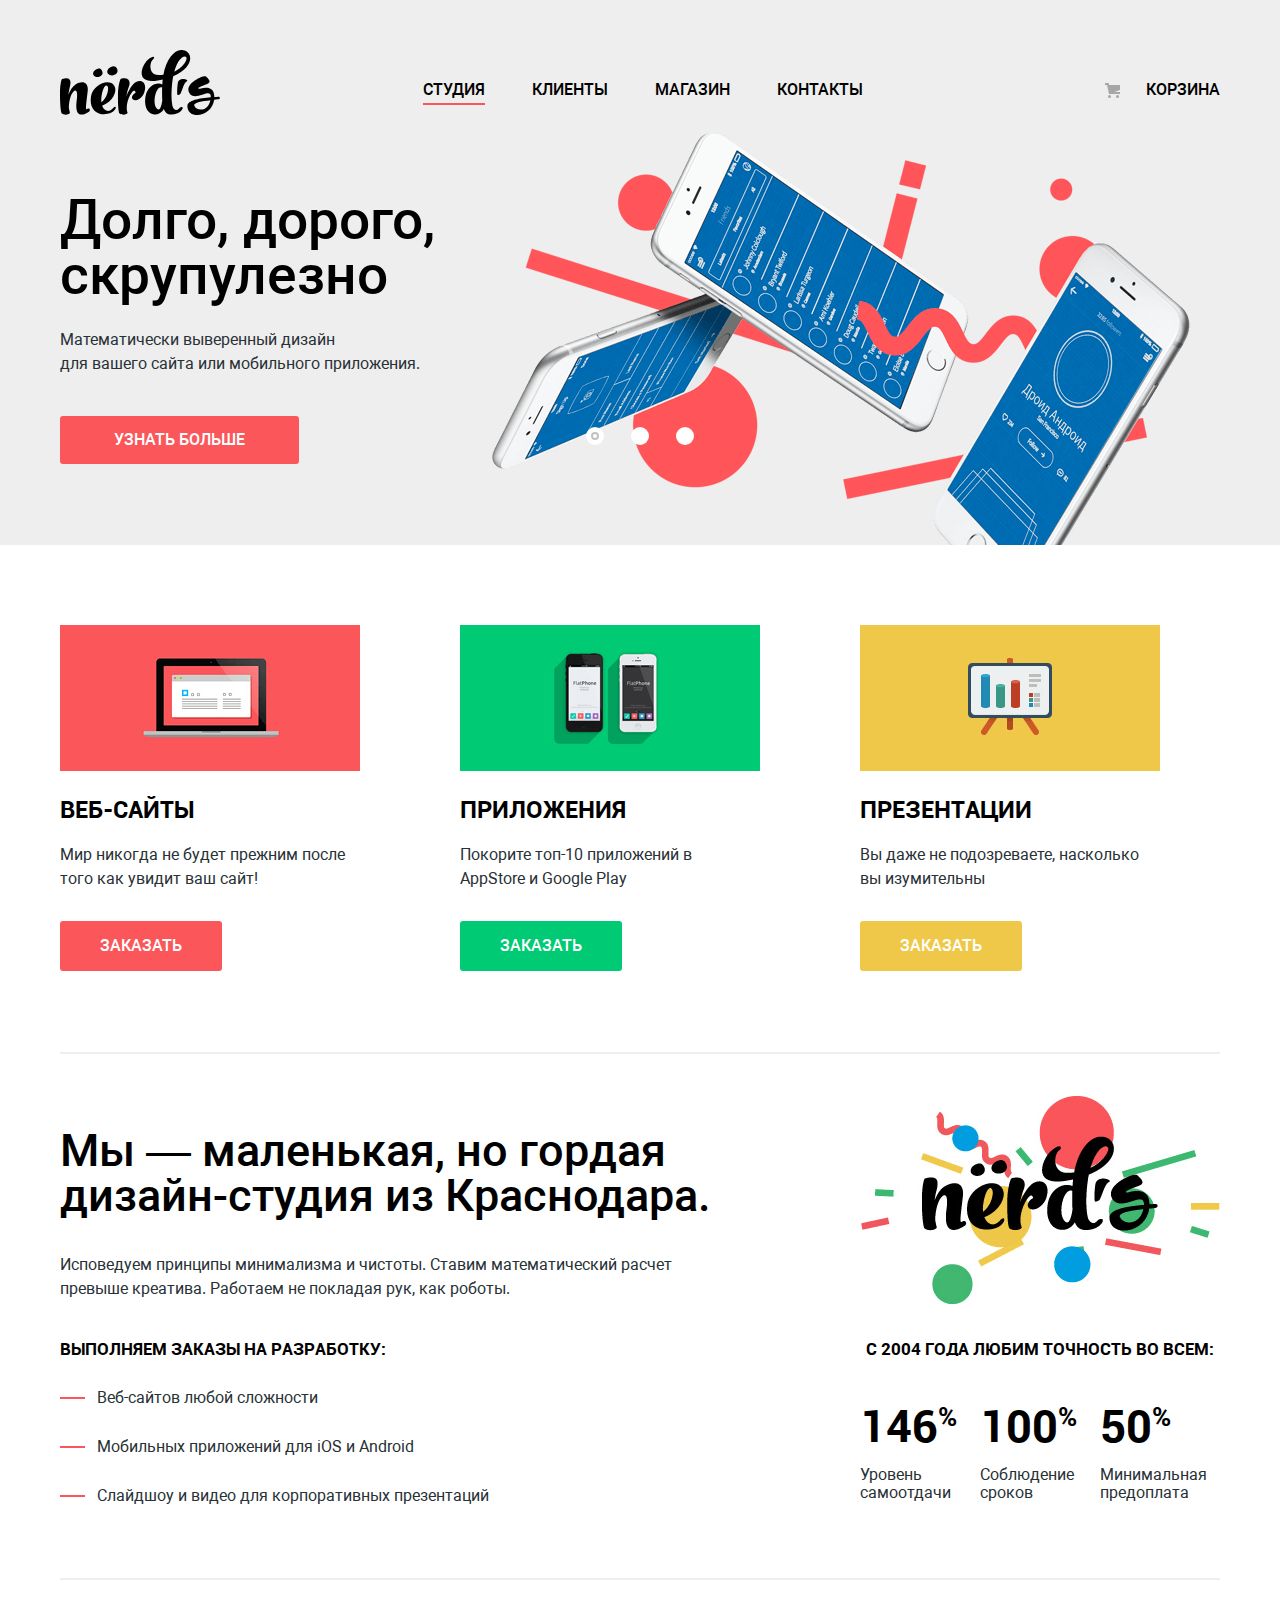
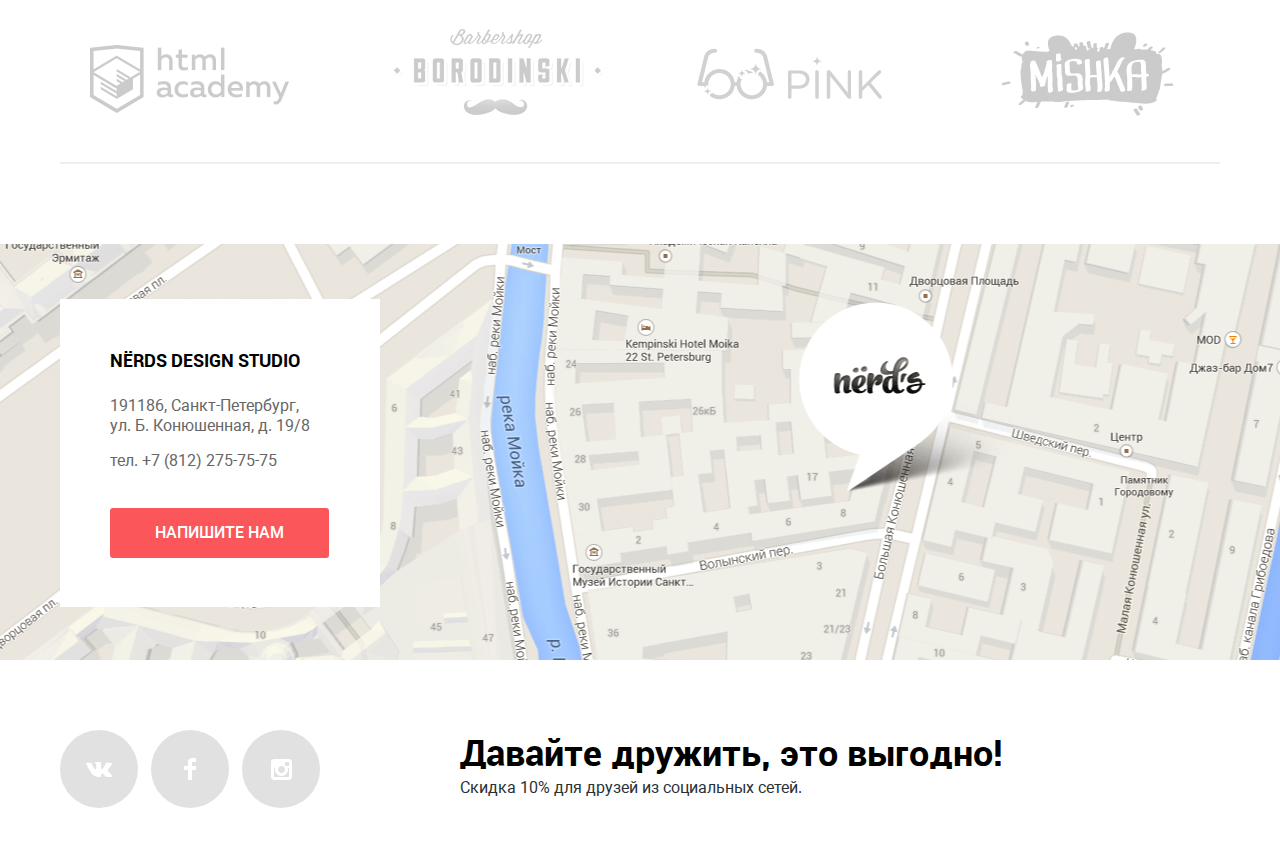
==== commit e2256998: "Подключает нормализатор" ====
--- a/index.html
+++ b/index.html
@@ -3,6 +3,7 @@
 <head>
 	<meta charset="UTF-8">
 	<title>Главная - Nerds</title>
+	<link rel="stylesheet" href="css/normalize.css">
 	<link rel="stylesheet" href="css/style.css">
 </head>
 <body>
--- a/css/style.css
+++ b/css/style.css
@@ -936,12 +936,11 @@
 .catalog-title-wrapper {
 	display: flex;
 	justify-content: center;
-	align-items: center;
 	width: 100%;
-	min-height: 240px;
+	min-height: 222px;
 	box-sizing: border-box;
-	padding: 70px 0 100px;
-	margin-bottom: 60px;
+	padding: 60px 0;
+	margin-bottom: 55px;
 
 	background-color: #eeeeee;
 }
@@ -971,11 +970,11 @@
 	padding: 0;
 	border: none;
 
-	margin-bottom: 50px;
+	margin-bottom: 45px;
 }
 
 .filters-form legend {
-	margin-bottom: 23px;
+	margin-bottom: 12px;
 	padding: 0;
 
 	font-weight: 700;
@@ -983,6 +982,14 @@
 	line-height: 30px;
 	color: #000000;
 	text-transform: uppercase;
+}
+
+fieldset.filters-price {
+	margin-bottom: 55px;
+}
+
+.filters-price legend {
+	margin-bottom: 48px;
 }
 
 .filters-price-control {
@@ -1030,7 +1037,7 @@
 }
 
 .filters-price-value {
-	width: 112px;
+	width: 115px;
 }
 
 .filters-price-value input {
@@ -1038,7 +1045,8 @@
 	border: none;
 
 	width: 80px;
-	min-height: 30px;
+	min-height: 38px;
+	margin-left: 12px;
 
 	font: inherit;
 	text-align: center;
@@ -1068,7 +1076,7 @@
 }
 
 .filters-grid-item:not(:last-child) {
-	margin-bottom: 15px;
+	margin-bottom: 16px;
 }
 
 .filters-grid-item input {
@@ -1212,7 +1220,7 @@
 .sort {
 	display: flex;
 	align-items: center;
-	margin-bottom: 60px;
+	margin-bottom: 48px;
 }
 
 .sort-title {
@@ -1314,7 +1322,7 @@
 	position: relative;
 	width: 360px;
 	box-sizing: border-box;
-	margin-bottom: 30px;
+	margin-bottom: 35px;
 }
 
 .catalog-item::before {
@@ -1337,7 +1345,7 @@
 }
 
 .catalog-item:nth-child(odd) {
-	margin-right: 25px;
+	margin-right: 40px;
 }
 
 .catalog-item:hover {
@@ -1376,7 +1384,7 @@
 	display: none;
 	width: 100%;
 	min-height: 231px;
-	padding: 35px 60px 43px;
+	padding: 27px 60px 20px;
 	box-sizing: border-box;
 
 	text-align: center;
@@ -1386,7 +1394,7 @@
 
 .catalog-item-title {
 	margin: 0;
-	margin-bottom: 26px;
+	margin-bottom: 16px;
 
 	font-weight: 700;
 	font-size: 18px;
